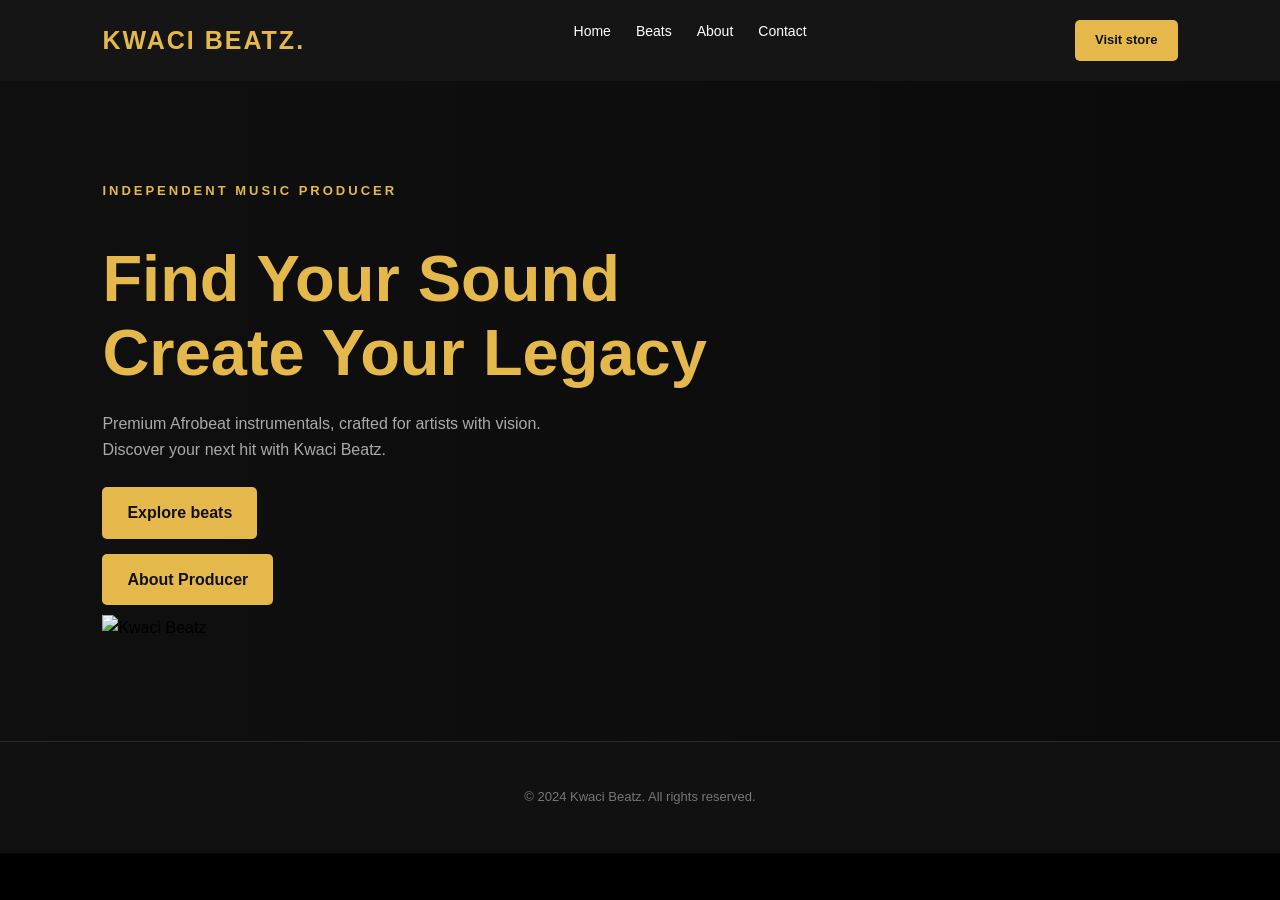
==== beatstore.html @ 2e22f9ea "my first beatstore" ====
<!DOCTYPE html>
<html lang="en">
<head>
    <meta charset="UTF-8">
    <meta name="viewport" content="width=device-width, initial-scale=1.0">
    <title>Kwaci Beatz| official Beat Store</title>
    <link rel="stylesheet" href="styles.css">
</head>
<body>
    
    <header> 
        <h1>KWACI BEATZ.</h1>
        <nav>
            <a href="index.html">Home</a>
            <a href="beats.html">Beats</a>
            <a href="about.html">About</a>
            <a href="contact.html">Contact</a>

        </nav>
        <a href="beats.html">Visit store</a>

    </header>
    <main>
        <section id="hero">
            <p>INDEPENDENT MUSIC PRODUCER</p>
            <h2>Find Your Sound<br>Create Your Legacy
            </h2>
            <p>Premium Afrobeat instrumentals, crafted for artists with vision.
                Discover your next hit with Kwaci Beatz.
            </p>
            <a href="beats.html">Explore beats</a>
            <a href="about.html">About Producer</a>
            <img src="https://encrypted-tbn0.gstatic.com/images?q=tbn:ANd9GcQ9hhevlkY1WPKbMp52oZe6yXppHhd7Oz1XJuNuLSynmQ&s=10" alt="Kwaci Beatz">
        </section>
    </main>
</body>
<footer>
    <p>&copy; 2024 Kwaci Beatz. All rights reserved.</p>
</footer>
</html>
---- styles.css ----
*{

    margin: 0;
    padding: 0;
    box-sizing: border-box;
    color: #000;
    
}

html{
    scroll-behavior: smooth;
}

body{
    background-color: #000;
    color: #fff;
    font-family: Arial, Helvetica, sans-serif;
    line-height: 1.6;

}

a{
    text-decoration: none;
    color: inherit;

}

img{
    max-width: 100%;
    display: block;

}

header{
        background-color: #151515;
        padding: 20px 8%;
        display: flex;
        justify-content: space-between;
        position: sticky;
        top: 0;
        z-index: 1000;
        border-bottom: 1xp solid #292929;
}

header h1 {
        color: #e5b84b;
        font-size: 25px;
        letter-spacing: 2px;

}

header nav {
            display: flex;
            gap: 25px;
}

header nav a {
            color: #fff;
            font-size: 14px;
            transition: color 0.3s;

}

header nav a:hover {
            color: #e5b84b;
}

header > a {
            background-color: #e5b84b;
            color: #111111;
            padding: 10px 20px;
            border-radius: 5px;
            font-weight: bold;
            font-size: 13px;

}
#hero{
    min-height: 550px;
    padding: 100px 8%;
    display: flex;
    flex-direction: column;
    justify-content: center;
    align-items: flex-start;

    background:
        linear-gradient(
            90deg,
            rgba(16,16,16,0.98),
            rgba(16,16,16,0.65)
        ),
        url("https://encrypted-tbn0.gstatic.com/images?q=tbn:ANd9GcQ9hhevlkY1WPKbMp52oZe6yXppHhd7Oz1XJuNuLSynmQ&s=10") center/cover no-repeat;
}

#hero >p:first-child{
    color: #e5b84b;
    font-size: 13px;
    letter-spacing: 3px;
    font-weight: bold;
}

#hero > h2{
    
    font-size: clamp(38px, 6vw, 65px);
    line-height: 1.15;
    max-width: 700px;
    margin: 20px 0;
}

#hero h2 br + * {
    color: #e5b84b;
}

#hero >p {
    color: #aaaaaa;
    max-width: 480px;
    font-size: 16px;
    margin-bottom: 20px;
}

#hero > a {
    background-color: #e5b84b;
    color: #111111;
    padding: 13px 25px;
    border-radius: 5px;
    margin: 5px 10px 10px 0;
    font-weight: bold;
    transition: 0.3s;
    
}

#hero > a:hover {
    background-color: #ffffff;
}


section{
    padding: 75px 8%;
}

section h2{
    font-size: 30px;
    margin-bottom: 10px;
    color: #e5b84b;
}

section p{
    color: #999999;
    margin-bottom: 30px;
}



footer{
    background-color: #111111;
    padding: 35px 8%;
    text-align: center;
    border-top: 1px solid #292929;
}

footer p{
    color: #777777;
    font-size: 13px;
    margin: 10px 0;
}
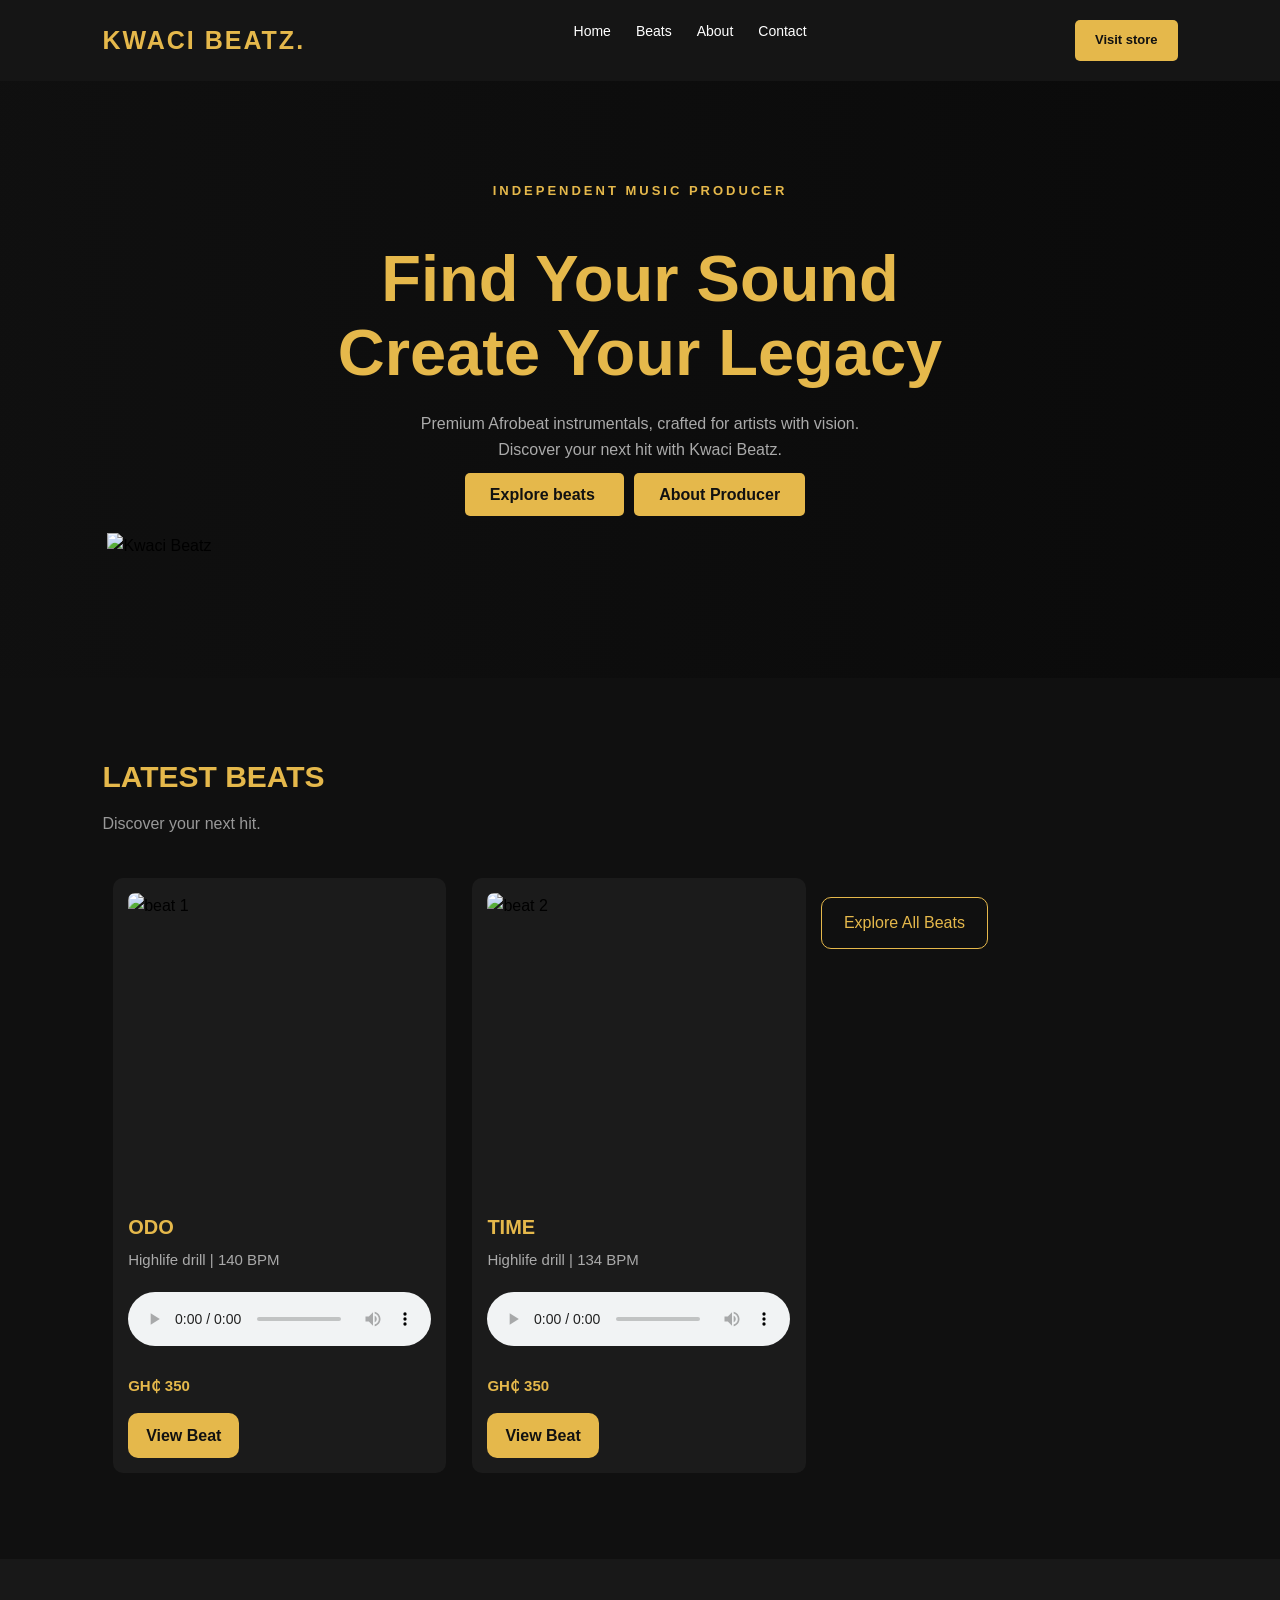
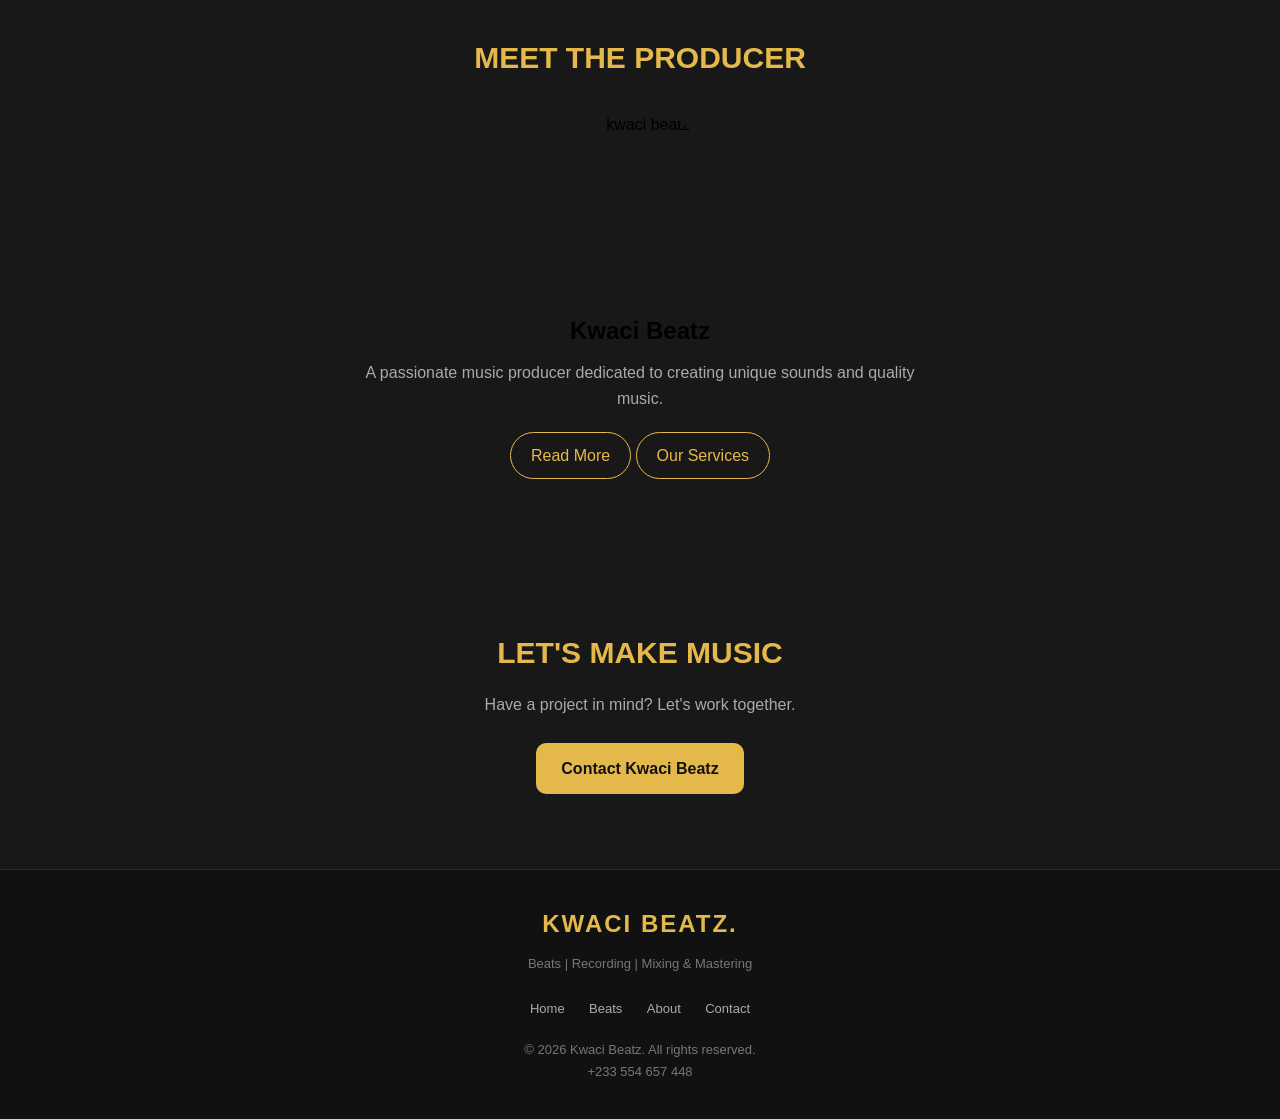
==== commit 5f1de306: "Add files via upload My beat store homepage" ====
--- a/beatstore.html
+++ b/beatstore.html
@@ -23,18 +23,78 @@
     <main>
         <section id="hero">
             <p>INDEPENDENT MUSIC PRODUCER</p>
-            <h2>Find Your Sound<br>Create Your Legacy
-            </h2>
+            <h2>Find Your Sound<br>Create Your Legacy </h2>
             <p>Premium Afrobeat instrumentals, crafted for artists with vision.
                 Discover your next hit with Kwaci Beatz.
             </p>
-            <a href="beats.html">Explore beats</a>
+        <nav>
+            <a href="beats.html">Explore beats </a>
             <a href="about.html">About Producer</a>
-            <img src="https://encrypted-tbn0.gstatic.com/images?q=tbn:ANd9GcQ9hhevlkY1WPKbMp52oZe6yXppHhd7Oz1XJuNuLSynmQ&s=10" alt="Kwaci Beatz">
+        </nav>
+            
+            <img src="images/studio.jpeg" alt="Kwaci Beatz">
         </section>
+        <section id="latest-beats">
+            <h2>LATEST BEATS</h2>
+            <P>Discover your next hit.</P>
+            
+            <article class="beats">
+                <img src="images/studio.jpeg" alt="beat 1">
+                <h3>ODO</h3>
+                <P>Highlife drill | 140 BPM</P>
+                <audio controls>
+                    <source src="audio/ODO 140BPM.wav" type="audio/mpeg">
+                </audio>
+                 <p>GH₵ 350</p>
+                 <a href="beat-details.html">View Beat</a>
+
+            </article>
+            <article class="beats">
+                <img src="images/studio.jpeg" alt="beat 2">
+                <h3>TIME</h3>
+                <P>Highlife drill | 134 BPM</P>
+                <audio controls>
+                    <source src="audio/TIME 132bpm.wav" type="audio/mpeg">
+                </audio>
+                 <p>GH₵ 350</p>
+                 <a href="beat-details.html">View Beat</a>
+            </article>
+            <a href="beats.html">Explore All Beats</a>
+        </section>
+        <section id="about">
+            <h2>MEET THE PRODUCER</h2>
+            <img src="images/kwaci.jpeg" alt="kwaci beatz">
+            <h3>Kwaci Beatz</h3>
+            <p>
+                A passionate music producer dedicated to creating unique
+                sounds and quality music.
+            </p>
+            <a href="about.html">Read More</a>
+            <a href="servoces.html">Our Services</a>
+        </section>
+        <section id="contact">
+            <h2>LET'S MAKE MUSIC</h2>
+            <P>
+                Have a project in mind?
+                Let's work together.
+            </P>
+            <a href="mailto:kwacibeatx@gmail.com">
+                Contact Kwaci Beatz
+            </a>
+        </section>
+
     </main>
 </body>
 <footer>
-    <p>&copy; 2024 Kwaci Beatz. All rights reserved.</p>
+    <h2>KWACI BEATZ.</h2>
+    <P>Beats | Recording | Mixing & Mastering</P>
+    <nav>
+        <a href="index.html">Home</a>
+        <a href="beats.html">Beats</a>
+        <a href="about.html">About</a>
+        <a href="contact.html">Contact</a>
+    </nav>
+    <p>&copy; 2026 Kwaci Beatz. All rights reserved.</p>
+    <p>+233 554 657 448</p>
 </footer>
 </html>
--- a/styles.css
+++ b/styles.css
@@ -52,12 +52,13 @@
 header nav {
             display: flex;
             gap: 25px;
-}
-
+            
+}
 header nav a {
             color: #fff;
             font-size: 14px;
             transition: color 0.3s;
+            
 
 }
 
@@ -74,6 +75,9 @@
             font-size: 13px;
 
 }
+header > a:hover{
+    color: #ffffff;
+}
 #hero{
     min-height: 550px;
     padding: 100px 8%;
@@ -81,6 +85,7 @@
     flex-direction: column;
     justify-content: center;
     align-items: flex-start;
+    align-items: center;
 
     background:
         linear-gradient(
@@ -88,7 +93,7 @@
             rgba(16,16,16,0.98),
             rgba(16,16,16,0.65)
         ),
-        url("https://encrypted-tbn0.gstatic.com/images?q=tbn:ANd9GcQ9hhevlkY1WPKbMp52oZe6yXppHhd7Oz1XJuNuLSynmQ&s=10") center/cover no-repeat;
+        url("images/studio.jpeg") center/cover no-repeat;
 }
 
 #hero >p:first-child{
@@ -96,6 +101,7 @@
     font-size: 13px;
     letter-spacing: 3px;
     font-weight: bold;
+    text-align: center;
 }
 
 #hero > h2{
@@ -104,6 +110,7 @@
     line-height: 1.15;
     max-width: 700px;
     margin: 20px 0;
+    text-align: center;
 }
 
 #hero h2 br + * {
@@ -115,23 +122,33 @@
     max-width: 480px;
     font-size: 16px;
     margin-bottom: 20px;
-}
-
-#hero > a {
+    text-align: center;
+}
+
+#hero > nav a {
     background-color: #e5b84b;
     color: #111111;
     padding: 13px 25px;
     border-radius: 5px;
-    margin: 5px 10px 10px 0;
+    margin: 10px 10px 10px 0;
     font-weight: bold;
     transition: 0.3s;
     
+}
+
+#hero > img {
+    width: 100%;
+    height: auto; 
+    border-radius: 5%;
+    padding: 10px;
+    margin: 15px 10px 10px 0;
+    transition: 0.3s;
+   
 }
 
 #hero > a:hover {
     background-color: #ffffff;
 }
-
 
 section{
     padding: 75px 8%;
@@ -148,8 +165,140 @@
     margin-bottom: 30px;
 }
 
-
-
+#latest-beats {
+    background-color: #101010;
+}
+
+#latest-beats h2 {
+    color: #e5b84b;
+}
+.beats {
+    display: inline-block;
+    vertical-align: top;
+    width: 31%;
+    background-color: #1b1b1b;
+    padding: 15px;
+    margin: 1%;
+    border-radius: 10px;
+    transition: 0.3s;
+}
+
+.beat:hover{
+    transform: translateY(-5px);
+    background-color: #222222;
+}
+.beats img{
+    width: 100%;
+    aspect-ratio: 1/1;
+    object-fit: cover;
+    border-radius: 7px;
+
+}
+
+.beats h3{
+    color: #e5b84b;
+    font-size: 20px;
+    margin-top: 15px;
+}
+.beats p{
+    color: #aaaaaa;
+    font-size: 15px;
+    margin: 5px 0;
+}
+.beats p:nth-of-type(2){
+    color: #e5b84b;
+    font-weight: bold;
+}
+.beats audio {
+    width: 100%;
+    margin: 15px 0;
+}
+
+.beats a {
+    display: inline-block;
+    background-color: #e5b84b;
+    color: #111111;
+    padding: 10px 18px;
+    margin-top: 10px;
+    border-radius: 10px;
+    font-weight: bold;
+}
+
+#latest-beats > a {
+    display: inline-block;
+    margin-top: 30px;
+    color: #e5b84b;
+    border: 1px solid #e5b84b;
+    padding: 12px 22px;
+    border-radius: 10px;
+
+}
+
+#about {
+    background-color: #181818;
+    text-align: center;
+}
+
+#about h2 {
+    color: #e5b84b;
+}
+
+#about img {
+    width: 180px;
+    height: 180px;
+    object-fit: cover;
+    border-radius: 50%;
+    margin: 30px auto 20px;
+    border: 3px auto #e5b84b;
+
+}
+#about h3 {
+    font-size: 24px;
+    margin-bottom: 10px;
+}
+
+#about p {
+    color: #aaaaaa;
+    max-width: 550px;
+    margin: 0 auto 20px;
+
+}
+
+#about a{
+    display: inline-block;
+    color: #e5b84b;
+    border: 1px solid #e5b84b;
+    padding: 10px 20px;
+    border-radius: 100px;
+}
+#about a:hover{
+    color: #fff;
+}
+#contact {
+    background-color: #181818;
+    text-align: center;
+}
+
+#contact h2 {
+    color: #e5b84b;
+}
+
+#contact p {
+    color: #aaaaaa;
+    margin: 15px 0;
+}
+#contact a{
+    display: inline-block;
+    background-color: #e5b84b;
+    color: #111111;
+    padding: 13px 25px;
+    border-radius: 10px;
+    font-weight: bold;
+    margin-top: 10px;
+}
+#contact a:hover{
+    color: #fff;
+}
 footer{
     background-color: #111111;
     padding: 35px 8%;
@@ -157,8 +306,66 @@
     border-top: 1px solid #292929;
 }
 
+footer h2 {
+    color: #e5b84b;
+    letter-spacing: 2px;
+    margin-bottom: 10px;
+
+}
 footer p{
+    
     color: #777777;
     font-size: 13px;
-    margin: 10px 0;
+    margin: 1px 0;
+}
+
+footer nav {
+    margin: 20px 0;
+}
+
+footer nav a {
+    color: #aaaaaa;
+    margin: 0 10px;
+    font-size: 13px;
+}
+
+footer nav a:hover {
+    color: #e5b84b;
+}
+
+
+@media (max-width: 768px) {
+    header{
+        flex-direction: column;
+        gap: 18px;
+    }
+    header nav {
+        gap: 15px;
+        flex-wrap: wrap;
+        justify-content: center;
+    }
+    #hero {
+        padding: 75px 7%;
+        min-height: 450px;
+    }
+    section {
+        padding: 55px 7%;
+    }
+    .beats {
+        width: 100%;
+        margin: 15px;
+    }
+    
+}
+
+@media (max-width: 400px) {
+    header h1 {
+        font-size: 21px;
+    }
+    header nav a {
+        font-size: 12px;
+    }
+    #hero h2 {
+        font-size: 36px;
+    }
 }
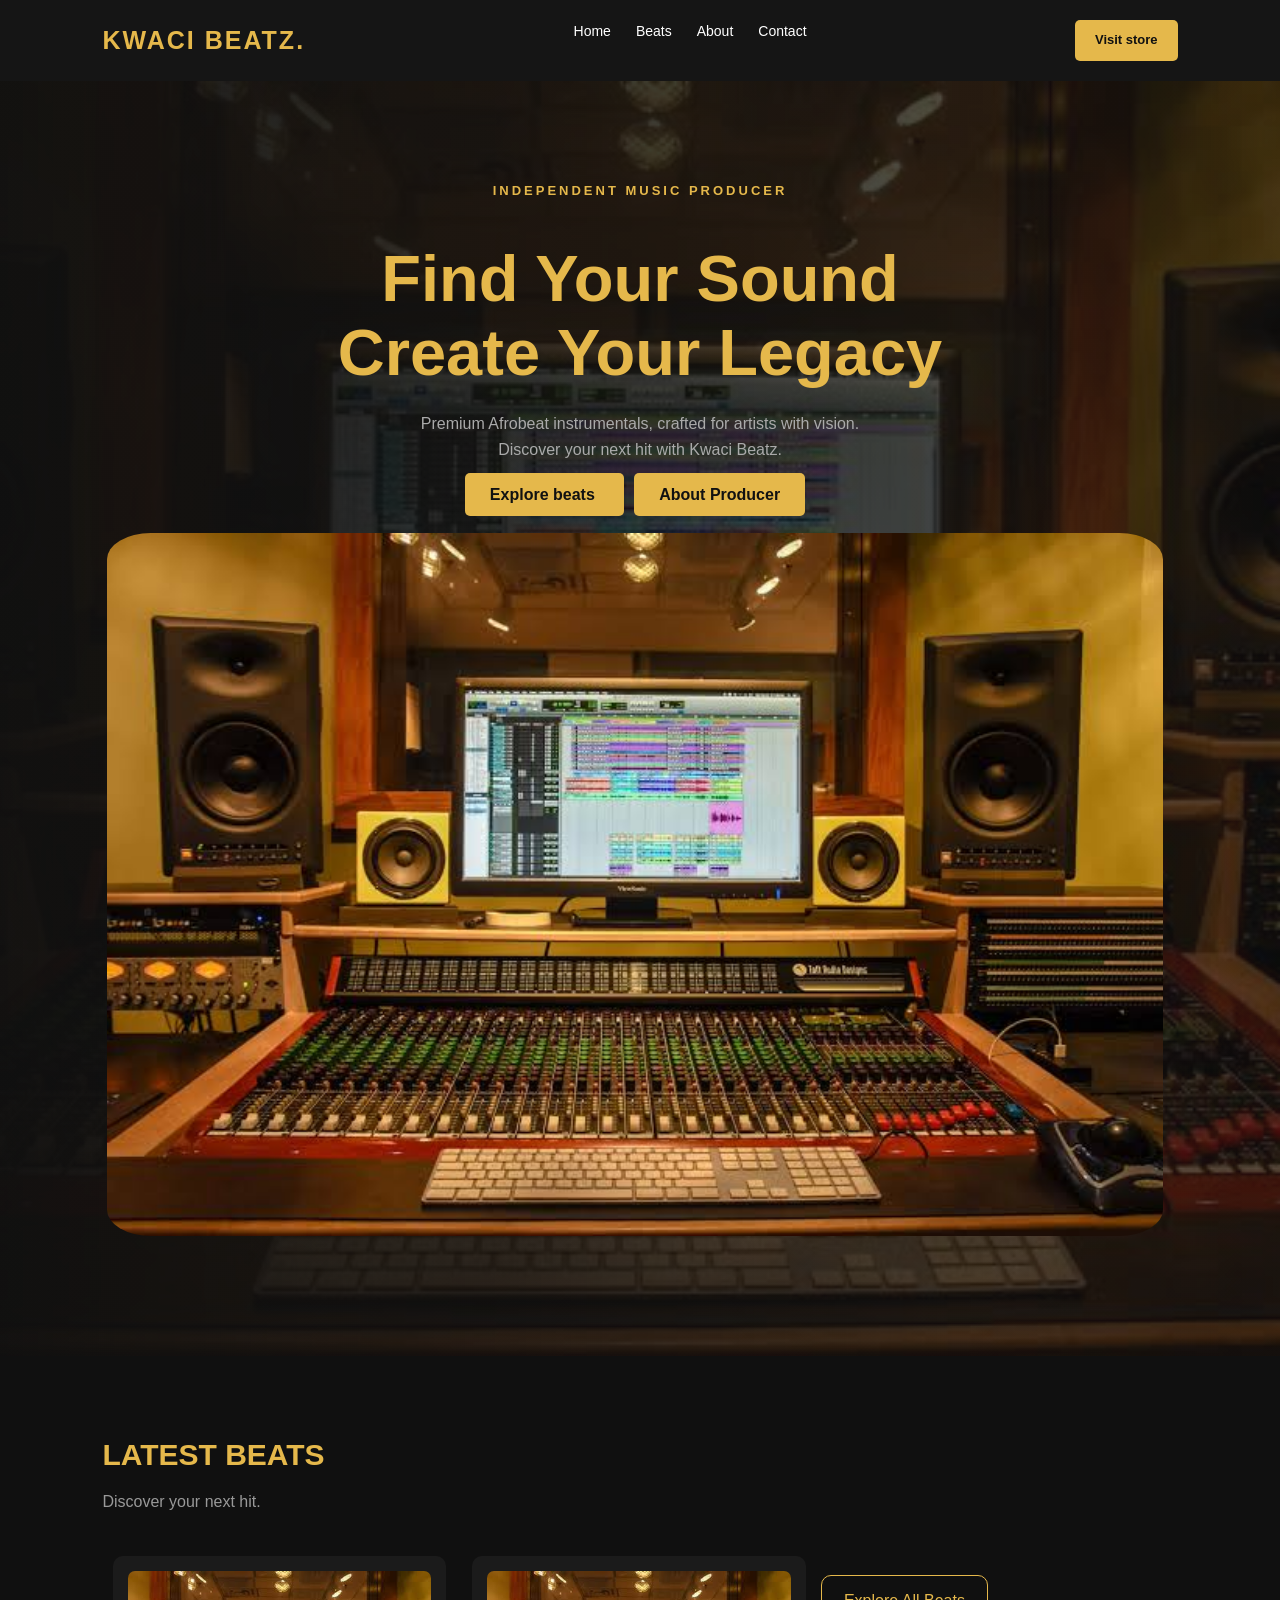
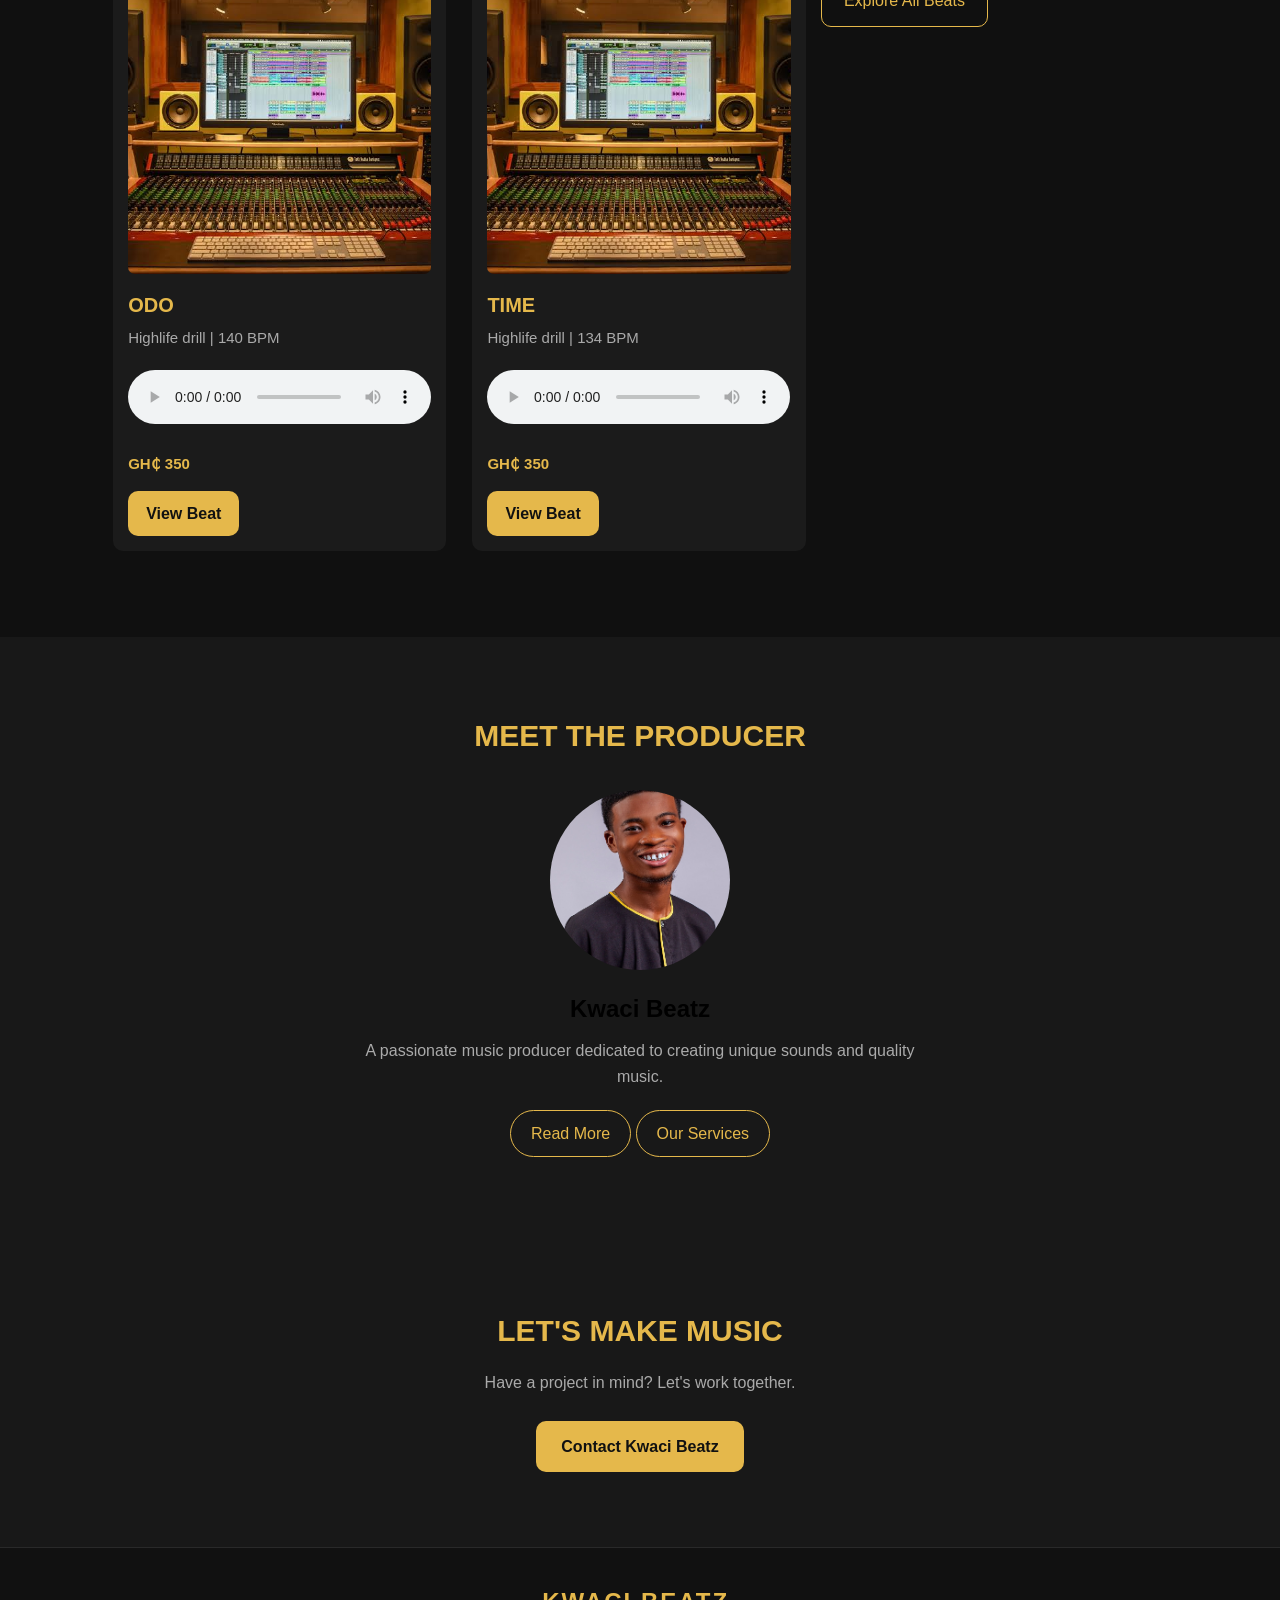
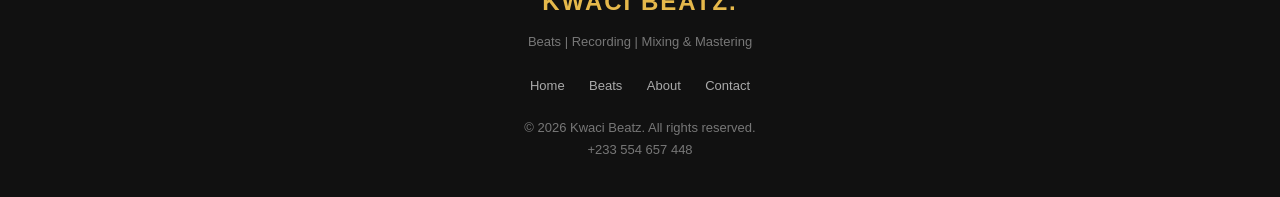
==== commit 458626d0: "Beatstore" ====
--- a/beatstore.html
+++ b/beatstore.html
@@ -3,7 +3,7 @@
 <head>
     <meta charset="UTF-8">
     <meta name="viewport" content="width=device-width, initial-scale=1.0">
-    <title>Kwaci Beatz| official Beat Store</title>
+    <title>kwacibeatz</title>
     <link rel="stylesheet" href="styles.css">
 </head>
 <body>
